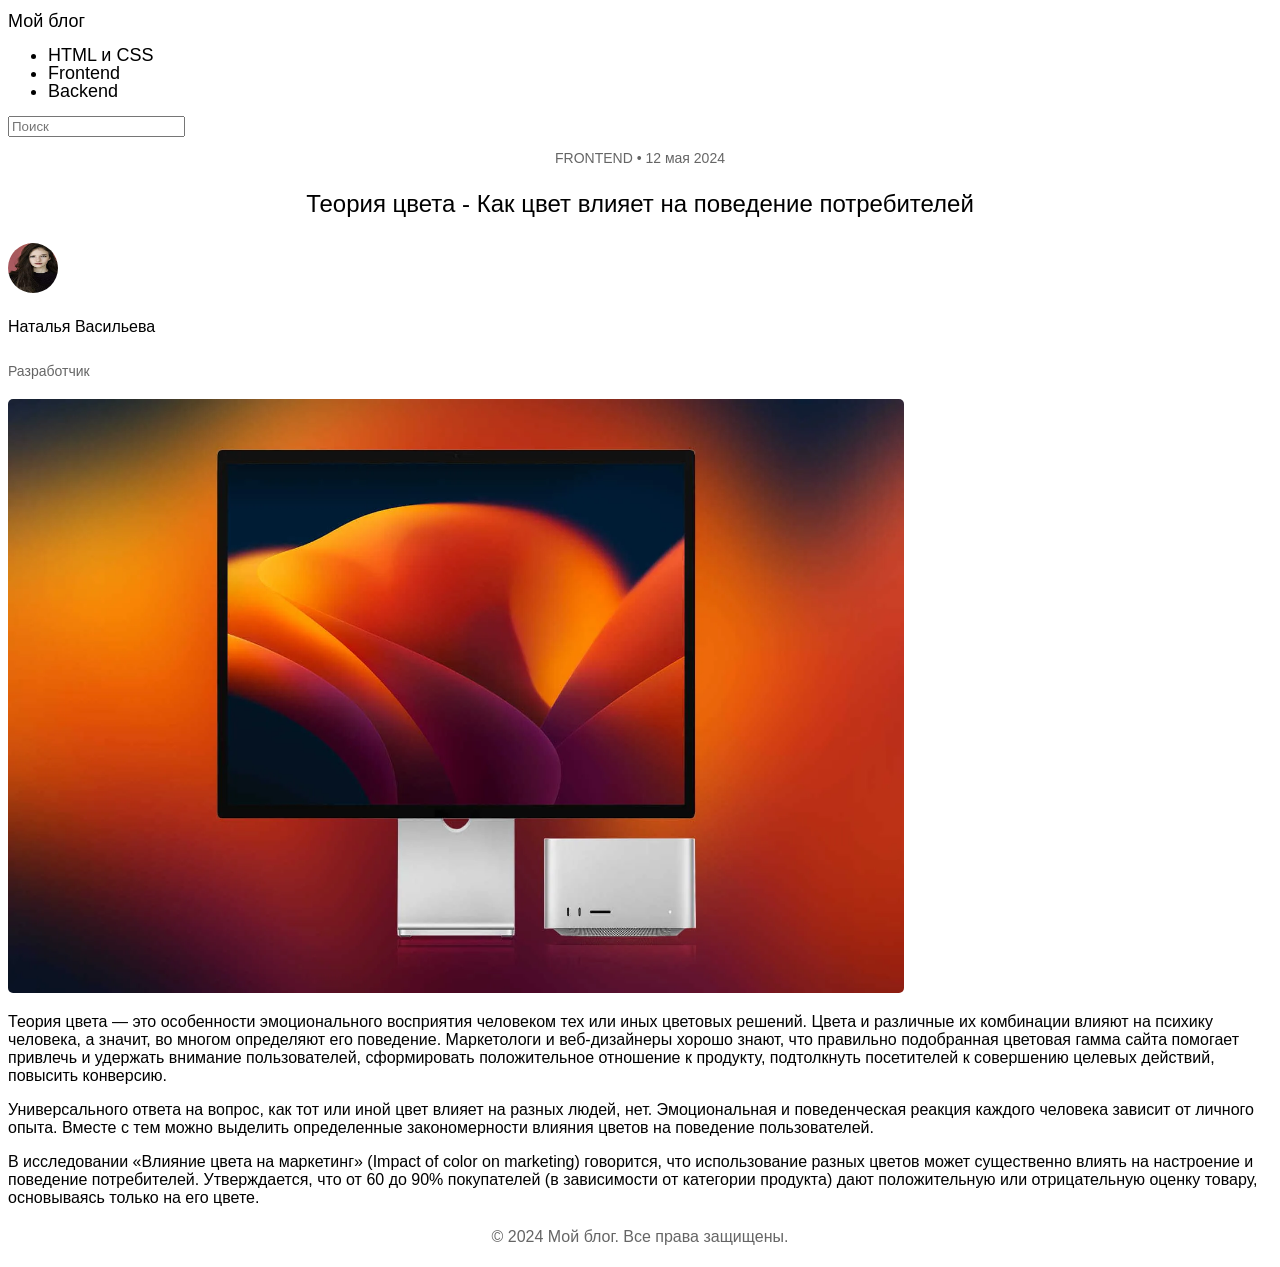
==== blog.html @ a14cb79d "dz3css" ====
<!DOCTYPE html>
<html lang="en">

<head>
    <meta charset="UTF-8">
    <meta
        name="viewport"
        content="width=device-width, initial-scale=1.0"
    >
    <title>Мой блог</title>
    <link
        rel="stylesheet"
        href="./styles/blog-styles.css"
    >
</head>

<body>
    <header>
        <h1>Мой блог</h1>
        <nav>
            <ul>
                <li>HTML и CSS</li>
                <li>Frontend</li>
                <li>Backend</li>
            </ul>
            <input
                type="search"
                placeholder="Поиск"
            >
        </nav>
    </header>
    <main>
        <section>
            <p class="headerTheme">FRONTEND &bull; 12 мая 2024</p>
            <h2>Теория цвета - Как цвет влияет на поведение потребителей</h2>
        </section>
        <section>
            <img
                class="authorPhoto"
                src="./images/author.png"
                alt="Фотография автора"
            >
            <p class="authorName">Наталья Васильева</p>
            <p class="authorRole">Разработчик</p>
        </section>
        <section>
            <img
                class="mainPhoto"
                src="./images/image-mac.png"
                alt="Картинка монитора"
            >
            <p class="mainText">
                Теория цвета — это особенности эмоционального восприятия человеком тех или иных цветовых решений. Цвета
                и
                различные их
                комбинации влияют на психику человека, а значит, во многом определяют его поведение. Маркетологи и
                веб-дизайнеры
                хорошо
                знают, что правильно подобранная цветовая гамма сайта помогает привлечь и удержать внимание
                пользователей,
                сформировать
                положительное отношение к продукту, подтолкнуть посетителей к совершению целевых действий, повысить
                конверсию.
            </p>
            <p class="mainText">
                Универсального ответа на вопрос, как тот или иной цвет влияет на разных людей, нет. Эмоциональная и
                поведенческая
                реакция каждого человека зависит от личного опыта. Вместе с тем можно выделить определенные
                закономерности
                влияния
                цветов на поведение пользователей.

            </p>
            <p class="mainText">
                В исследовании «Влияние цвета на маркетинг» (Impact of color on marketing) говорится, что использование
                разных
                цветов
                может существенно влиять на настроение и поведение потребителей. Утверждается, что от 60 до 90%
                покупателей
                (в
                зависимости от категории продукта) дают положительную или отрицательную оценку товару, основываясь
                только на
                его
                цвете.
            </p>
        </section>

    </main>
    <footer>
        <p>© 2024 Мой блог. Все права защищены.</p>
    </footer>
</body>

</html>
---- styles/blog-styles.css ----
* {
  font-family: "Roboto", sans-serif;
}

h1,
li {
  font-weight: 400;
  font-size: 18px;
  line-height: 100%;
  letter-spacing: 0%;
}

.headerTheme {
  font-weight: 400;
  font-size: 14px;
  line-height: 100%;
  letter-spacing: 0%;
  text-align: center;
  opacity: 60%;
}

h2 {
  font-weight: 400;
  font-size: 24px;
  line-height: 38px;
  letter-spacing: 0%;
  text-align: center;
}

.authorName {
  font-weight: 400;
  font-size: 16px;
  line-height: 28px;
  letter-spacing: 0%;
}

.authorRole {
  font-weight: 400;
  font-size: 14px;
  line-height: 28px;
  letter-spacing: 0%;
  opacity: 60%;
}

.mainPhoto {
  width: 896px;
  height: 594px;
  top: 397px;
  left: 272px;
  opacity: 1;
  border-radius: 5px;
}

.authorPhoto {
  width: 50px;
  height: 50px;
  top: 316px;
  left: 640px;
  opacity: 1;
  border-radius: 50px;
}
.maitText {
  font-weight: 400;
  font-size: 20px;
  line-height: 32px;
  letter-spacing: 0%;
}

footer p {
  font-weight: 400;
  font-size: 16px;
  line-height: 28px;
  letter-spacing: 0%;
  text-align: center;
  opacity: 60%;
}
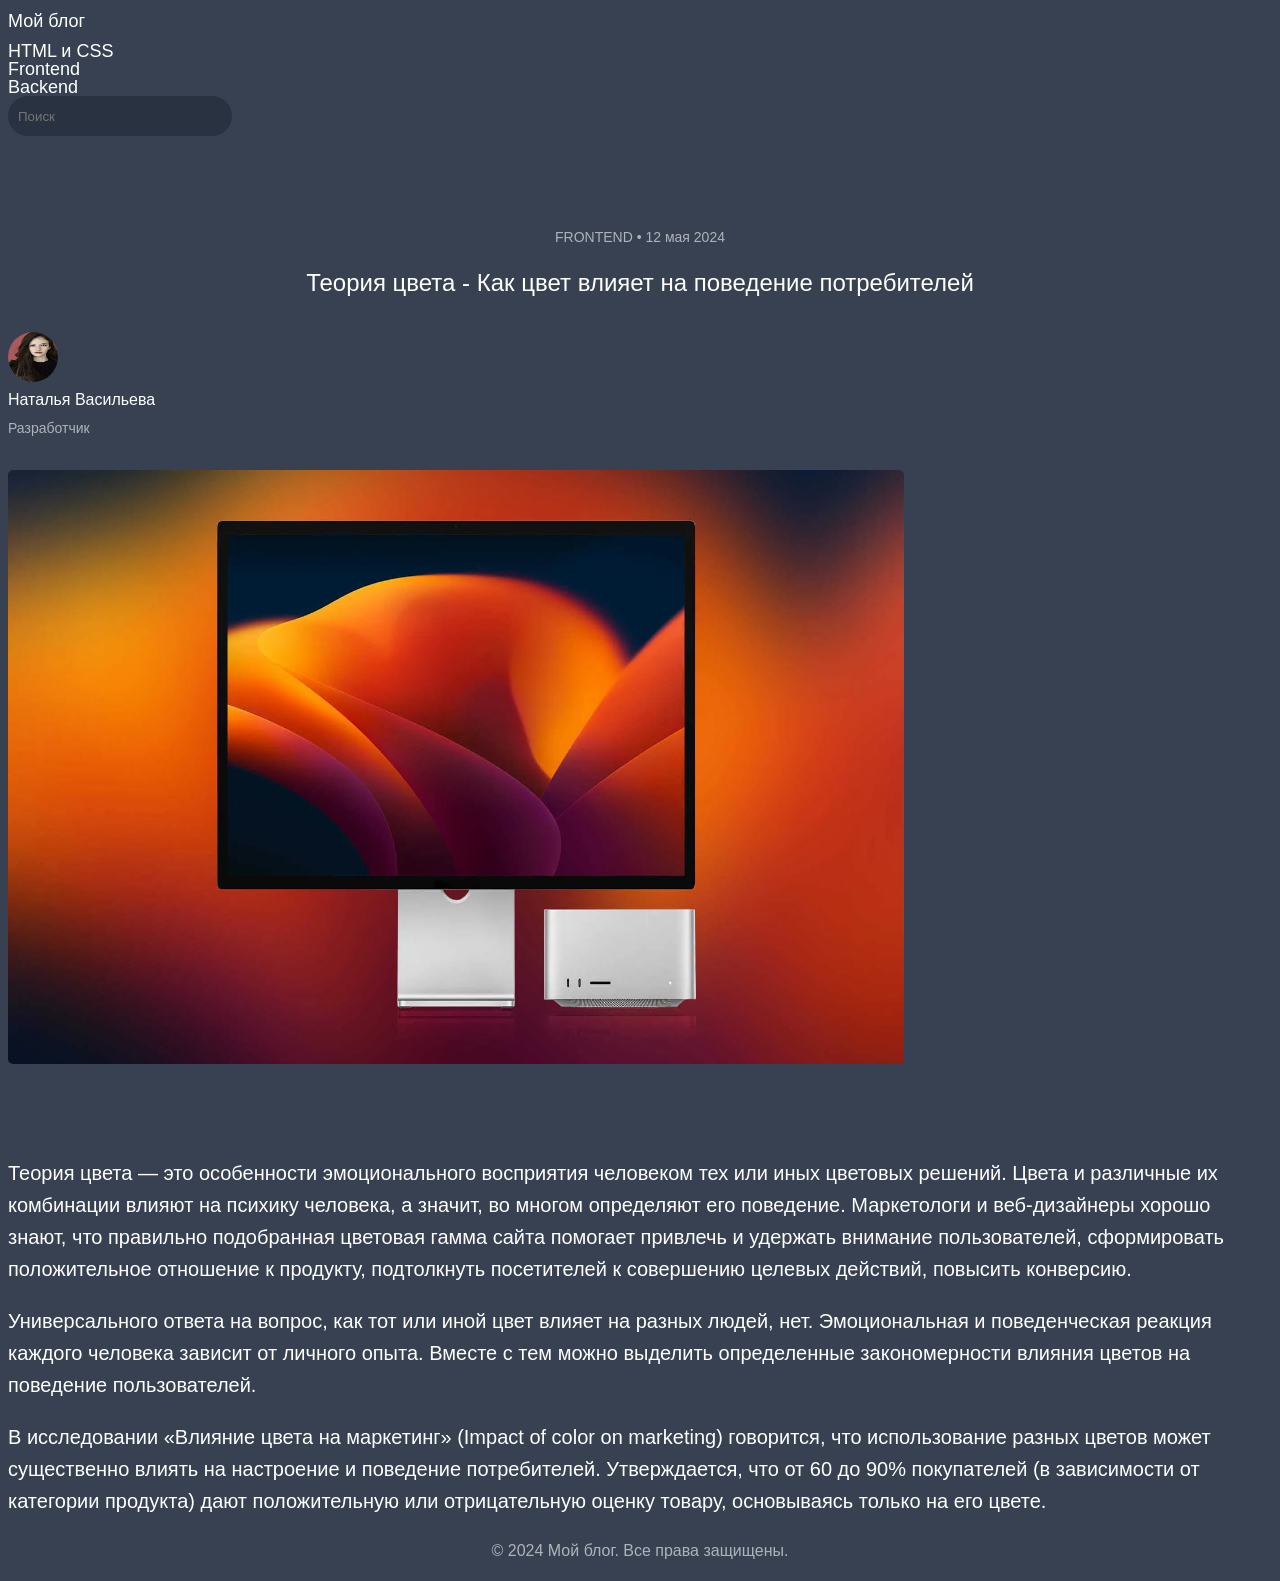
==== commit 7c442f49: "DZ-4 borders, margins and paddings" ====
--- a/blog.html
+++ b/blog.html
@@ -24,6 +24,8 @@
                 <li>Backend</li>
             </ul>
             <input
+                name="searchQuery"
+                class="searchInput"
                 type="search"
                 placeholder="Поиск"
             >
@@ -32,17 +34,21 @@
     <main>
         <section>
             <p class="headerTheme">FRONTEND &bull; 12 мая 2024</p>
-            <h2>Теория цвета - Как цвет влияет на поведение потребителей</h2>
+            <h2 class="headerName">Теория цвета - Как цвет влияет на поведение потребителей</h2>
         </section>
+
         <section>
-            <img
-                class="authorPhoto"
-                src="./images/author.png"
-                alt="Фотография автора"
-            >
-            <p class="authorName">Наталья Васильева</p>
-            <p class="authorRole">Разработчик</p>
+            <div class="authorCard">
+                <img
+                    class="authorPhoto"
+                    src="./images/author.png"
+                    alt="Фотография автора"
+                >
+                <p class="authorName">Наталья Васильева</p>
+                <p class="authorRole">Разработчик</p>
+            </div>
         </section>
+
         <section>
             <img
                 class="mainPhoto"
--- a/styles/blog-styles.css
+++ b/styles/blog-styles.css
@@ -1,5 +1,27 @@
 * {
   font-family: "Roboto", sans-serif;
+}
+
+body {
+  background-color: #374151;
+  color: #ffffff;
+}
+
+nav ul {
+  list-style: none;
+  padding: 0%;
+  margin: 0%;
+}
+
+nav input {
+  background-color: #1f293799;
+  width: 224px;
+  height: 40px;
+  border-radius: 100px;
+  color: #ffffff;
+  border: none;
+  padding: 5px 10px;
+  margin-bottom: 80px;
 }
 
 h1,
@@ -14,17 +36,21 @@
   font-weight: 400;
   font-size: 14px;
   line-height: 100%;
-  letter-spacing: 0%;
   text-align: center;
   opacity: 60%;
+  margin-bottom: 14px;
 }
 
-h2 {
+.headerName {
   font-weight: 400;
   font-size: 24px;
   line-height: 38px;
-  letter-spacing: 0%;
   text-align: center;
+  margin-bottom: 30px;
+}
+
+.authorCard {
+  margin-bottom: 28px;
 }
 
 .authorName {
@@ -32,6 +58,7 @@
   font-size: 16px;
   line-height: 28px;
   letter-spacing: 0%;
+  margin: 0%;
 }
 
 .authorRole {
@@ -40,6 +67,7 @@
   line-height: 28px;
   letter-spacing: 0%;
   opacity: 60%;
+  margin: 0%;
 }
 
 .mainPhoto {
@@ -49,6 +77,7 @@
   left: 272px;
   opacity: 1;
   border-radius: 5px;
+  margin-bottom: 69px;
 }
 
 .authorPhoto {
@@ -59,7 +88,7 @@
   opacity: 1;
   border-radius: 50px;
 }
-.maitText {
+.mainText {
   font-weight: 400;
   font-size: 20px;
   line-height: 32px;
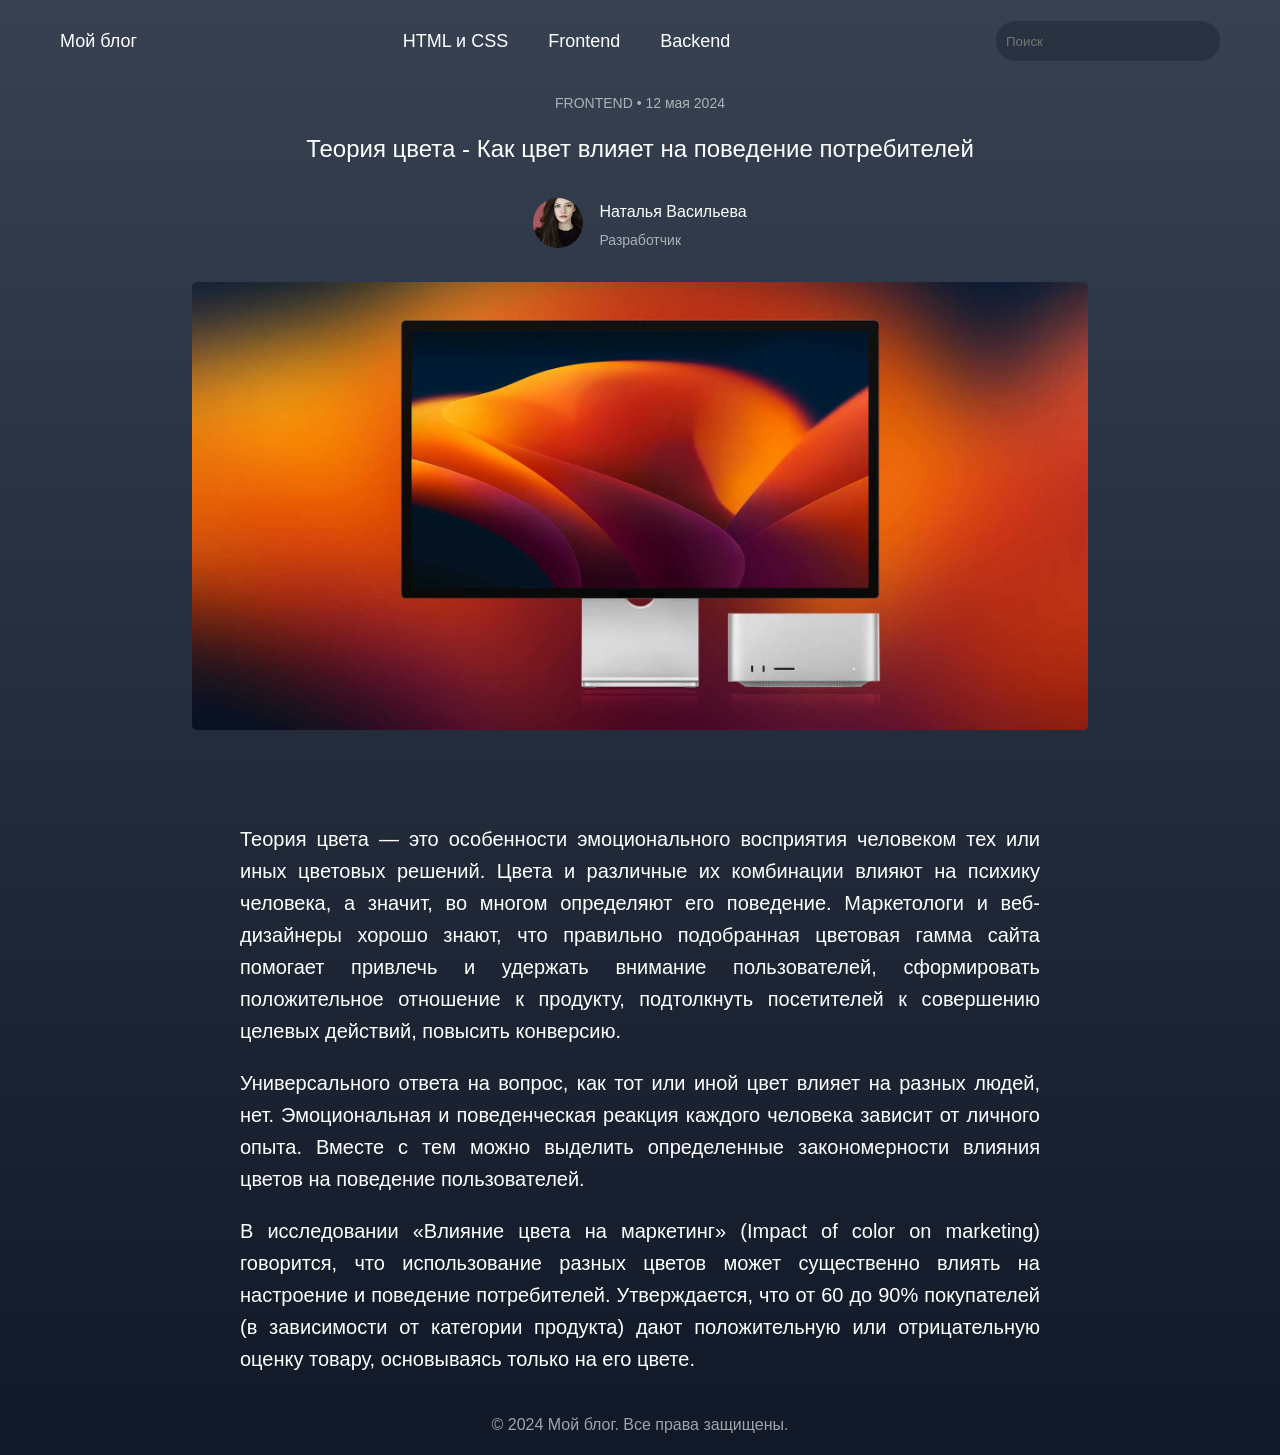
==== commit 1f182720: "DZ-6-Flex" ====
--- a/blog.html
+++ b/blog.html
@@ -15,7 +15,7 @@
 </head>
 
 <body>
-    <header>
+    <header class="nav-header">
         <h1>Мой блог</h1>
         <nav>
             <ul>
@@ -23,13 +23,13 @@
                 <li>Frontend</li>
                 <li>Backend</li>
             </ul>
-            <input
-                name="searchQuery"
-                class="searchInput"
-                type="search"
-                placeholder="Поиск"
-            >
         </nav>
+        <input
+            name="searchQuery"
+            class="searchInput"
+            type="search"
+            placeholder="Поиск"
+        >
     </header>
     <main>
         <section>
@@ -44,17 +44,23 @@
                     src="./images/author.png"
                     alt="Фотография автора"
                 >
-                <p class="authorName">Наталья Васильева</p>
-                <p class="authorRole">Разработчик</p>
+                <div>
+                    <p class="authorName">Наталья Васильева</p>
+                    <p class="authorRole">Разработчик</p>
+                </div>
+
             </div>
         </section>
+        <section>
 
-        <section>
             <img
                 class="mainPhoto"
                 src="./images/image-mac.png"
                 alt="Картинка монитора"
             >
+        </section>
+
+        <section>
             <p class="mainText">
                 Теория цвета — это особенности эмоционального восприятия человеком тех или иных цветовых решений. Цвета
                 и
--- a/styles/blog-styles.css
+++ b/styles/blog-styles.css
@@ -1,19 +1,37 @@
 * {
   font-family: "Roboto", sans-serif;
+  box-sizing: border-box;
 }
 
 body {
-  background-color: #374151;
+  display: flex;
+  align-items: center;
+  flex-direction: column;
+  min-height: 100vh;
+  margin: 0 auto;
+  margin: 0;
+  background: linear-gradient(180deg, #374151 0%, #111827 100%);
   color: #ffffff;
 }
 
+main {
+  display: flex;
+  flex-direction: column;
+  align-items: center;
+  width: 100%;
+  max-width: 1200px; /* ← ПЕРЕМЕСТИТЕ СЮДА */
+  padding: 0 20px; /* опционально: боковые отступы */
+}
+
 nav ul {
+  display: flex;
+  gap: 40px;
   list-style: none;
   padding: 0%;
   margin: 0%;
 }
 
-nav input {
+.searchInput {
   background-color: #1f293799;
   width: 224px;
   height: 40px;
@@ -21,7 +39,6 @@
   color: #ffffff;
   border: none;
   padding: 5px 10px;
-  margin-bottom: 80px;
 }
 
 h1,
@@ -29,7 +46,17 @@
   font-weight: 400;
   font-size: 18px;
   line-height: 100%;
-  letter-spacing: 0%;
+}
+
+.nav-header {
+  display: flex;
+  align-items: center;
+  margin-bottom: 80px;
+  justify-content: space-between;
+  width: 100%; /* Добавьте это */
+  max-width: 1200px; /* И это, чтобы соответствовать body */
+  margin: 0 auto; /* Центрирование */
+  padding: 20px;
 }
 
 .headerTheme {
@@ -51,6 +78,9 @@
 
 .authorCard {
   margin-bottom: 28px;
+  display: flex;
+  justify-content: center;
+  gap: 16px;
 }
 
 .authorName {
@@ -72,10 +102,6 @@
 
 .mainPhoto {
   width: 896px;
-  height: 594px;
-  top: 397px;
-  left: 272px;
-  opacity: 1;
   border-radius: 5px;
   margin-bottom: 69px;
 }
@@ -83,16 +109,23 @@
 .authorPhoto {
   width: 50px;
   height: 50px;
-  top: 316px;
-  left: 640px;
-  opacity: 1;
+  object-fit: cover;
   border-radius: 50px;
 }
+
 .mainText {
   font-weight: 400;
   font-size: 20px;
   line-height: 32px;
   letter-spacing: 0%;
+  max-width: 800px;
+  text-align: justify;
+}
+
+footer {
+  width: 100%;
+  max-width: 1200px; /* ← И СЮДА */
+  padding: 0 20px; /* опционально */
 }
 
 footer p {
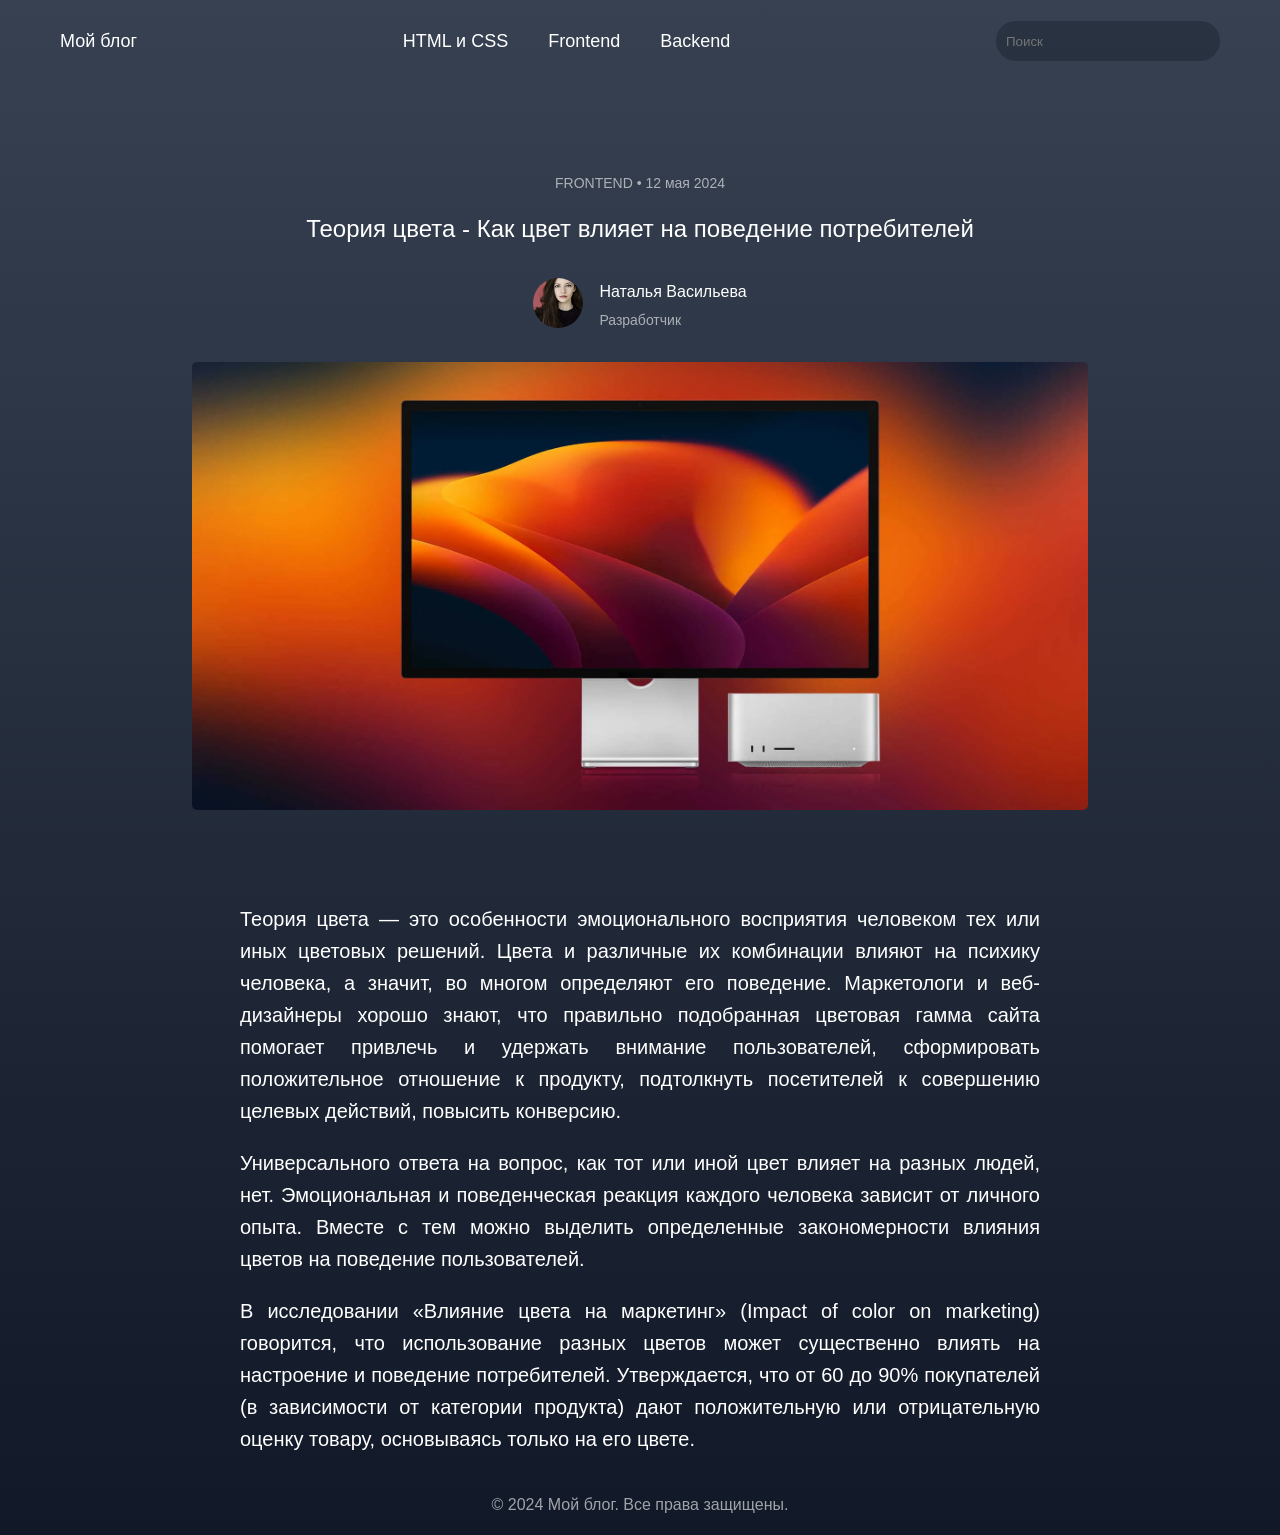
==== commit 4a62ac7e: "Небольшие фикксы" ====
--- a/blog.html
+++ b/blog.html
@@ -4,103 +4,103 @@
 <head>
     <meta charset="UTF-8">
     <meta
-        name="viewport"
-        content="width=device-width, initial-scale=1.0"
+            name="viewport"
+            content="width=device-width, initial-scale=1.0"
     >
     <title>Мой блог</title>
     <link
-        rel="stylesheet"
-        href="./styles/blog-styles.css"
+            rel="stylesheet"
+            href="./styles/blog-styles.css"
     >
 </head>
 
 <body>
-    <header class="nav-header">
-        <h1>Мой блог</h1>
-        <nav>
-            <ul>
-                <li>HTML и CSS</li>
-                <li>Frontend</li>
-                <li>Backend</li>
-            </ul>
-        </nav>
-        <input
+<header class="nav-header">
+    <h1>Мой блог</h1>
+    <nav>
+        <ul>
+            <li>HTML и CSS</li>
+            <li>Frontend</li>
+            <li>Backend</li>
+        </ul>
+    </nav>
+    <input
             name="searchQuery"
             class="searchInput"
             type="search"
             placeholder="Поиск"
-        >
-    </header>
-    <main>
-        <section>
-            <p class="headerTheme">FRONTEND &bull; 12 мая 2024</p>
-            <h2 class="headerName">Теория цвета - Как цвет влияет на поведение потребителей</h2>
-        </section>
+    >
+</header>
+<main>
+    <section>
+        <p class="headerTheme">FRONTEND &bull; 12 мая 2024</p>
+        <h2 class="headerName">Теория цвета - Как цвет влияет на поведение потребителей</h2>
+    </section>
 
-        <section>
-            <div class="authorCard">
-                <img
+    <section>
+        <div class="authorCard">
+            <img
                     class="authorPhoto"
                     src="./images/author.png"
                     alt="Фотография автора"
-                >
-                <div>
-                    <p class="authorName">Наталья Васильева</p>
-                    <p class="authorRole">Разработчик</p>
-                </div>
+            >
+            <div>
+                <p class="authorName">Наталья Васильева</p>
+                <p class="authorRole">Разработчик</p>
+            </div>
 
-            </div>
-        </section>
-        <section>
+        </div>
+    </section>
+    <section>
 
-            <img
+        <img
                 class="mainPhoto"
                 src="./images/image-mac.png"
                 alt="Картинка монитора"
-            >
-        </section>
+        >
+    </section>
 
-        <section>
-            <p class="mainText">
-                Теория цвета — это особенности эмоционального восприятия человеком тех или иных цветовых решений. Цвета
-                и
-                различные их
-                комбинации влияют на психику человека, а значит, во многом определяют его поведение. Маркетологи и
-                веб-дизайнеры
-                хорошо
-                знают, что правильно подобранная цветовая гамма сайта помогает привлечь и удержать внимание
-                пользователей,
-                сформировать
-                положительное отношение к продукту, подтолкнуть посетителей к совершению целевых действий, повысить
-                конверсию.
-            </p>
-            <p class="mainText">
-                Универсального ответа на вопрос, как тот или иной цвет влияет на разных людей, нет. Эмоциональная и
-                поведенческая
-                реакция каждого человека зависит от личного опыта. Вместе с тем можно выделить определенные
-                закономерности
-                влияния
-                цветов на поведение пользователей.
+    <section>
+        <p class="mainText">
+            Теория цвета — это особенности эмоционального восприятия человеком тех или иных цветовых решений. Цвета
+            и
+            различные их
+            комбинации влияют на психику человека, а значит, во многом определяют его поведение. Маркетологи и
+            веб-дизайнеры
+            хорошо
+            знают, что правильно подобранная цветовая гамма сайта помогает привлечь и удержать внимание
+            пользователей,
+            сформировать
+            положительное отношение к продукту, подтолкнуть посетителей к совершению целевых действий, повысить
+            конверсию.
+        </p>
+        <p class="mainText">
+            Универсального ответа на вопрос, как тот или иной цвет влияет на разных людей, нет. Эмоциональная и
+            поведенческая
+            реакция каждого человека зависит от личного опыта. Вместе с тем можно выделить определенные
+            закономерности
+            влияния
+            цветов на поведение пользователей.
 
-            </p>
-            <p class="mainText">
-                В исследовании «Влияние цвета на маркетинг» (Impact of color on marketing) говорится, что использование
-                разных
-                цветов
-                может существенно влиять на настроение и поведение потребителей. Утверждается, что от 60 до 90%
-                покупателей
-                (в
-                зависимости от категории продукта) дают положительную или отрицательную оценку товару, основываясь
-                только на
-                его
-                цвете.
-            </p>
-        </section>
+        </p>
+        <p class="mainText">
+            В исследовании «Влияние цвета на маркетинг» (Impact of color on marketing) говорится, что использование
+            разных
+            цветов
+            может существенно влиять на настроение и поведение потребителей. Утверждается, что от 60 до 90%
+            покупателей
+            (в
+            зависимости от категории продукта) дают положительную или отрицательную оценку товару, основываясь
+            только на
+            его
+            цвете.
+        </p>
+    </section>
 
-    </main>
-    <footer>
-        <p>© 2024 Мой блог. Все права защищены.</p>
-    </footer>
+</main>
+<footer>
+    <p>© 2024 Мой блог. Все права защищены.</p>
+</footer>
 </body>
 
 </html>
--- a/styles/blog-styles.css
+++ b/styles/blog-styles.css
@@ -1,138 +1,136 @@
 * {
-  font-family: "Roboto", sans-serif;
-  box-sizing: border-box;
+    font-family: "Roboto", sans-serif;
+    box-sizing: border-box;
 }
 
 body {
-  display: flex;
-  align-items: center;
-  flex-direction: column;
-  min-height: 100vh;
-  margin: 0 auto;
-  margin: 0;
-  background: linear-gradient(180deg, #374151 0%, #111827 100%);
-  color: #ffffff;
+    display: flex;
+    align-items: center;
+    flex-direction: column;
+    min-height: 100vh;
+    margin: 0 auto;
+    background: linear-gradient(180deg, #374151 0%, #111827 100%);
+    color: #ffffff;
 }
 
 main {
-  display: flex;
-  flex-direction: column;
-  align-items: center;
-  width: 100%;
-  max-width: 1200px; /* ← ПЕРЕМЕСТИТЕ СЮДА */
-  padding: 0 20px; /* опционально: боковые отступы */
+    display: flex;
+    flex-direction: column;
+    align-items: center;
+    width: 100%;
+    max-width: 1200px; /* ← ПЕРЕМЕСТИТЕ СЮДА */
+    padding: 0 20px; /* опционально: боковые отступы */
 }
 
 nav ul {
-  display: flex;
-  gap: 40px;
-  list-style: none;
-  padding: 0%;
-  margin: 0%;
+    display: flex;
+    gap: 40px;
+    list-style: none;
+    padding: 0;
+    margin: 0;
 }
 
 .searchInput {
-  background-color: #1f293799;
-  width: 224px;
-  height: 40px;
-  border-radius: 100px;
-  color: #ffffff;
-  border: none;
-  padding: 5px 10px;
+    background-color: #1f293799;
+    width: 224px;
+    height: 40px;
+    border-radius: 100px;
+    color: #ffffff;
+    border: none;
+    padding: 5px 10px;
 }
 
 h1,
 li {
-  font-weight: 400;
-  font-size: 18px;
-  line-height: 100%;
+    font-weight: 400;
+    font-size: 18px;
+    line-height: 100%;
 }
 
 .nav-header {
-  display: flex;
-  align-items: center;
-  margin-bottom: 80px;
-  justify-content: space-between;
-  width: 100%; /* Добавьте это */
-  max-width: 1200px; /* И это, чтобы соответствовать body */
-  margin: 0 auto; /* Центрирование */
-  padding: 20px;
+    display: flex;
+    align-items: center;
+    margin-bottom: 80px;
+    justify-content: space-between;
+    width: 100%; /* Добавьте это */
+    max-width: 1200px; /* И это, чтобы соответствовать body */
+    padding: 20px;
 }
 
 .headerTheme {
-  font-weight: 400;
-  font-size: 14px;
-  line-height: 100%;
-  text-align: center;
-  opacity: 60%;
-  margin-bottom: 14px;
+    font-weight: 400;
+    font-size: 14px;
+    line-height: 100%;
+    text-align: center;
+    opacity: 60%;
+    margin-bottom: 14px;
 }
 
 .headerName {
-  font-weight: 400;
-  font-size: 24px;
-  line-height: 38px;
-  text-align: center;
-  margin-bottom: 30px;
+    font-weight: 400;
+    font-size: 24px;
+    line-height: 38px;
+    text-align: center;
+    margin-bottom: 30px;
 }
 
 .authorCard {
-  margin-bottom: 28px;
-  display: flex;
-  justify-content: center;
-  gap: 16px;
+    margin-bottom: 28px;
+    display: flex;
+    justify-content: center;
+    gap: 16px;
 }
 
 .authorName {
-  font-weight: 400;
-  font-size: 16px;
-  line-height: 28px;
-  letter-spacing: 0%;
-  margin: 0%;
+    font-weight: 400;
+    font-size: 16px;
+    line-height: 28px;
+    letter-spacing: 0;
+    margin: 0;
 }
 
 .authorRole {
-  font-weight: 400;
-  font-size: 14px;
-  line-height: 28px;
-  letter-spacing: 0%;
-  opacity: 60%;
-  margin: 0%;
+    font-weight: 400;
+    font-size: 14px;
+    line-height: 28px;
+    letter-spacing: 0;
+    opacity: 60%;
+    margin: 0;
 }
 
 .mainPhoto {
-  width: 896px;
-  border-radius: 5px;
-  margin-bottom: 69px;
+    width: 896px;
+    border-radius: 5px;
+    margin-bottom: 69px;
 }
 
 .authorPhoto {
-  width: 50px;
-  height: 50px;
-  object-fit: cover;
-  border-radius: 50px;
+    width: 50px;
+    height: 50px;
+    object-fit: cover;
+    border-radius: 50px;
 }
 
 .mainText {
-  font-weight: 400;
-  font-size: 20px;
-  line-height: 32px;
-  letter-spacing: 0%;
-  max-width: 800px;
-  text-align: justify;
+    font-weight: 400;
+    font-size: 20px;
+    line-height: 32px;
+    letter-spacing: 0;
+    max-width: 800px;
+    text-align: justify;
 }
 
 footer {
-  width: 100%;
-  max-width: 1200px; /* ← И СЮДА */
-  padding: 0 20px; /* опционально */
+    width: 100%;
+    max-width: 1200px; /* ← И СЮДА */
+    padding: 0 20px; /* опционально */
 }
 
 footer p {
-  font-weight: 400;
-  font-size: 16px;
-  line-height: 28px;
-  letter-spacing: 0%;
-  text-align: center;
-  opacity: 60%;
+    font-weight: 400;
+    font-size: 16px;
+    line-height: 28px;
+    letter-spacing: 0;
+    text-align: center;
+    opacity: 60%;
 }
